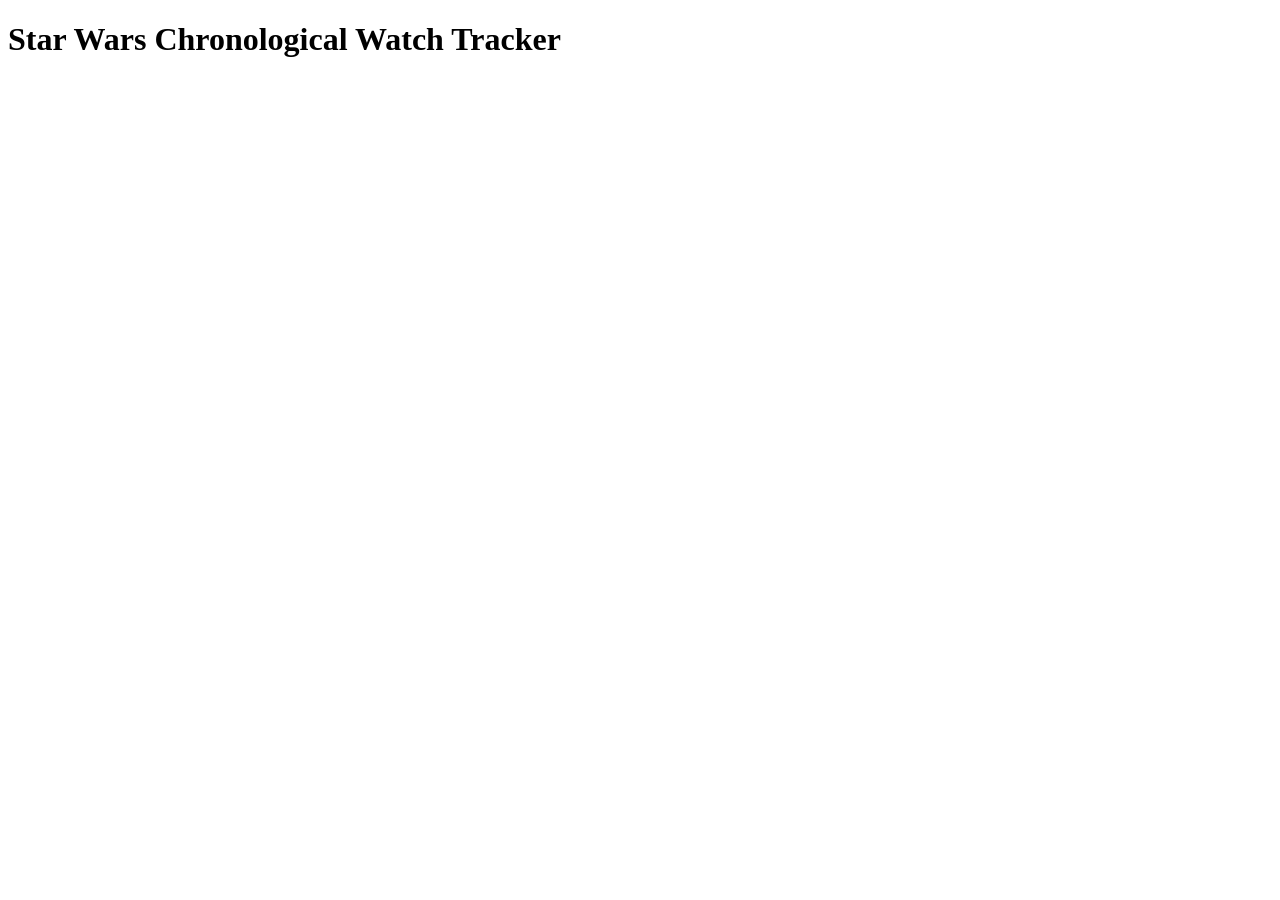
==== index.html @ 3d68259c "Create index.html" ====
<!DOCTYPE html>
<html lang="en">
<head>
  <meta charset="UTF-8">
  <title>Star Wars Watch Tracker</title>
  <link rel="stylesheet" href="style.css">
</head>
<body>

  <h1>Star Wars Chronological Watch Tracker</h1>

  <div id="list"></div>

  <script src="script.js"></script>
</body>
</html>
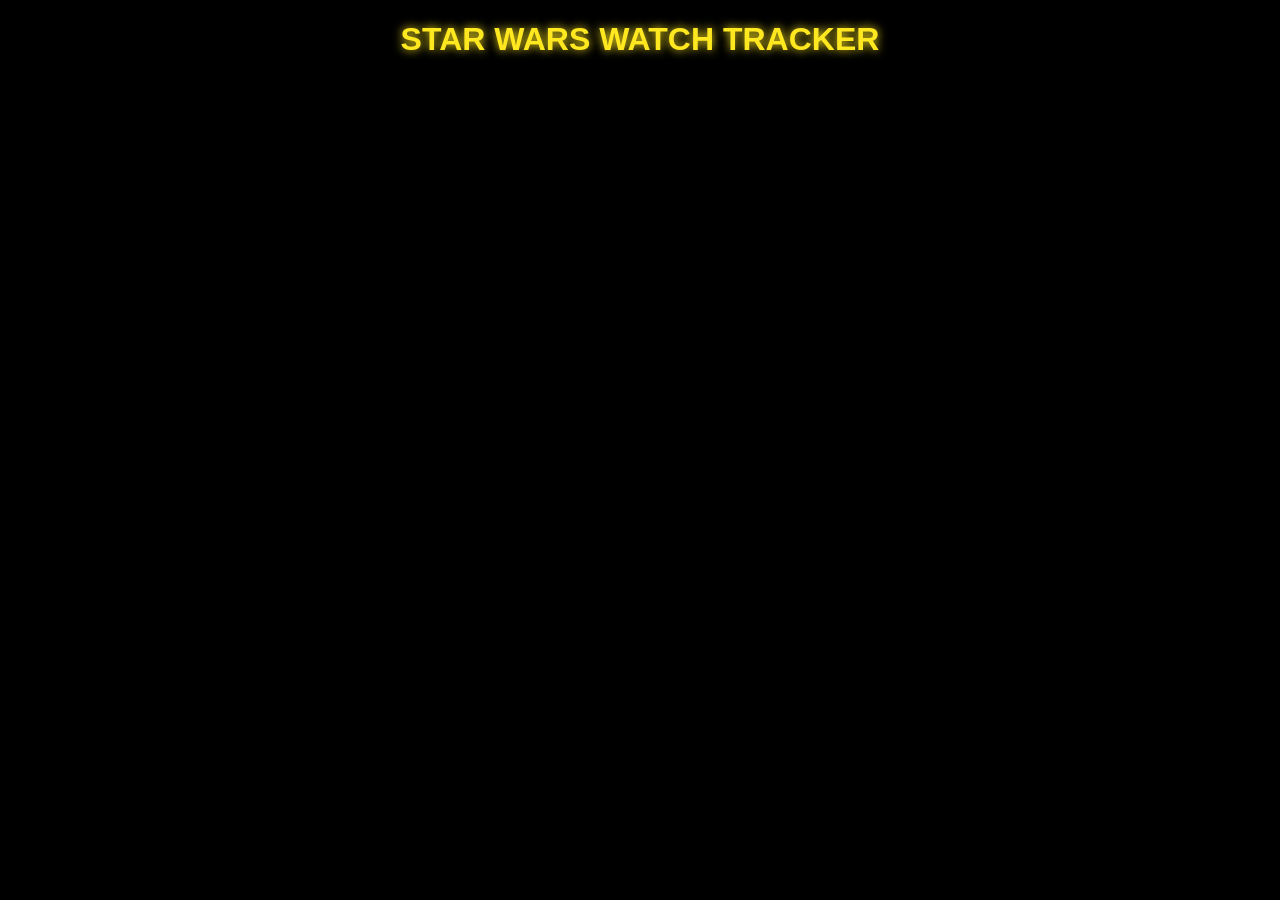
==== commit e5767c33: "Update index.html" ====
--- a/index.html
+++ b/index.html
@@ -2,14 +2,14 @@
 <html lang="en">
 <head>
   <meta charset="UTF-8">
-  <title>Star Wars Watch Tracker</title>
+  <title>Star Wars Tracker</title>
   <link rel="stylesheet" href="style.css">
 </head>
 <body>
 
-  <h1>Star Wars Chronological Watch Tracker</h1>
+  <h1>STAR WARS WATCH TRACKER</h1>
 
-  <div id="list"></div>
+  <div id="grid"></div>
 
   <script src="script.js"></script>
 </body>
--- a/style.css
+++ b/style.css
@@ -0,0 +1,22 @@
+body {
+  background: black;
+  color: #ffe81f;
+  font-family: 'Arial', sans-serif;
+  text-align: center;
+}
+
+h1 {
+  text-shadow: 0 0 10px #ffe81f;
+}
+
+.item {
+  margin: 10px;
+  padding: 10px;
+  border: 1px solid #ffe81f;
+  cursor: pointer;
+}
+
+.watched {
+  text-decoration: line-through;
+  color: gray;
+}
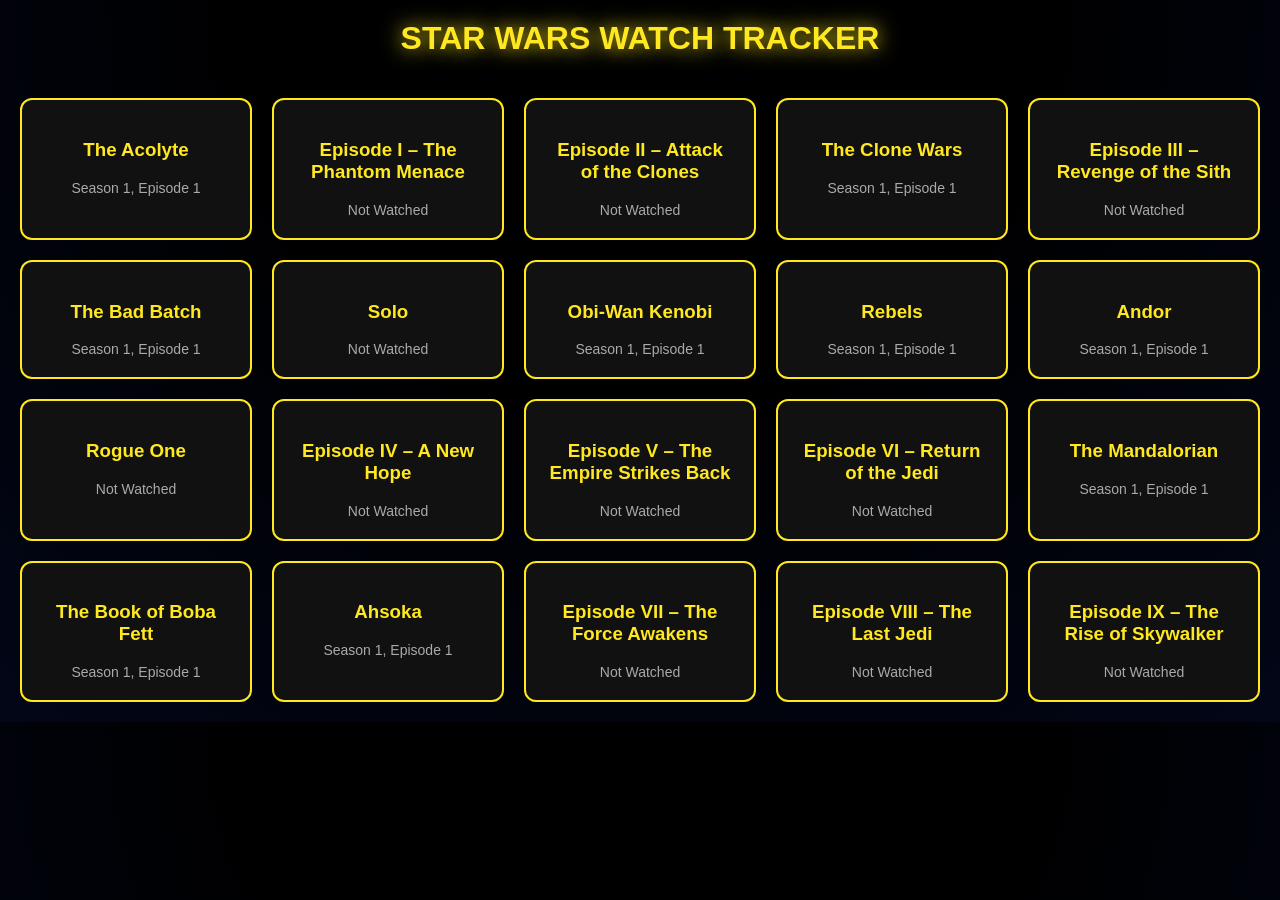
==== commit 6a6e6f42: "Update index.html" ====
--- a/index.html
+++ b/index.html
@@ -1,16 +1,19 @@
 <!DOCTYPE html>
-<html lang="en">
+<html>
 <head>
-  <meta charset="UTF-8">
   <title>Star Wars Tracker</title>
   <link rel="stylesheet" href="style.css">
 </head>
 <body>
 
-  <h1>STAR WARS WATCH TRACKER</h1>
+<h1>STAR WARS WATCH TRACKER</h1>
 
-  <div id="grid"></div>
+<div id="progressContainer">
+  <div id="progressBar"></div>
+</div>
 
-  <script src="script.js"></script>
+<div id="grid"></div>
+
+<script src="script.js"></script>
 </body>
 </html>
--- a/style.css
+++ b/style.css
@@ -1,22 +1,81 @@
 body {
-  background: black;
+  margin: 0;
+  background: radial-gradient(circle at top, #000 40%, #020617);
   color: #ffe81f;
-  font-family: 'Arial', sans-serif;
+  font-family: Arial, sans-serif;
   text-align: center;
+  overflow-x: hidden;
+}
+
+/* Star background */
+body::before {
+  content: "";
+  position: fixed;
+  width: 100%;
+  height: 100%;
+  background: url("https://www.transparenttextures.com/patterns/stardust.png");
+  animation: moveStars 60s linear infinite;
+  z-index: -1;
+}
+
+@keyframes moveStars {
+  from { background-position: 0 0; }
+  to { background-position: 1000px 1000px; }
 }
 
 h1 {
-  text-shadow: 0 0 10px #ffe81f;
+  margin-top: 20px;
+  text-shadow: 0 0 20px #ffe81f;
 }
 
-.item {
-  margin: 10px;
-  padding: 10px;
-  border: 1px solid #ffe81f;
-  cursor: pointer;
+/* GRID */
+#grid {
+  display: grid;
+  grid-template-columns: repeat(auto-fit, minmax(220px, 1fr));
+  gap: 20px;
+  padding: 20px;
 }
 
+/* CARD */
+.card {
+  background: #111;
+  border: 2px solid #ffe81f;
+  border-radius: 12px;
+  padding: 20px;
+  cursor: pointer;
+  transition: 0.3s;
+  position: relative;
+}
+
+.card:hover {
+  transform: scale(1.05);
+  box-shadow: 0 0 25px #ffe81f;
+}
+
+/* Lightsaber bar */
+.card::after {
+  content: "";
+  position: absolute;
+  bottom: 0;
+  left: 0;
+  height: 4px;
+  width: 0%;
+  background: linear-gradient(to right, red, blue);
+  transition: 0.3s;
+}
+
+.card:hover::after {
+  width: 100%;
+}
+
+/* Watched */
 .watched {
+  opacity: 0.4;
   text-decoration: line-through;
-  color: gray;
 }
+
+.progress {
+  margin-top: 10px;
+  font-size: 14px;
+  color: #aaa;
+}
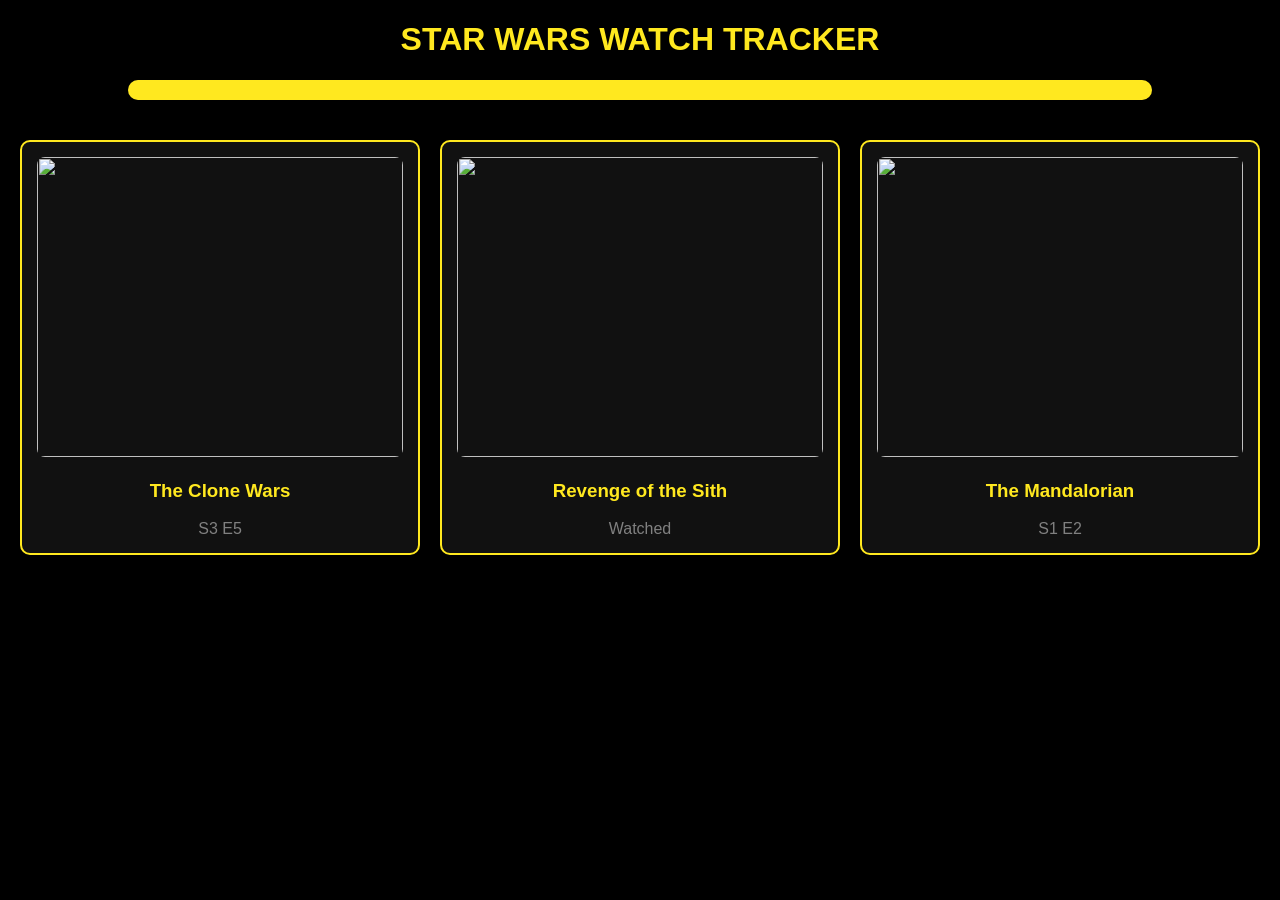
==== commit 8743deaa: "Update index.html" ====
--- a/index.html
+++ b/index.html
@@ -1,7 +1,7 @@
 <!DOCTYPE html>
 <html>
 <head>
-  <title>Star Wars Tracker</title>
+  <title>Star Wars Watch Tracker</title>
   <link rel="stylesheet" href="style.css">
 </head>
 <body>
--- a/style.css
+++ b/style.css
@@ -1,34 +1,28 @@
 body {
   margin: 0;
-  background: radial-gradient(circle at top, #000 40%, #020617);
+  background: black;
   color: #ffe81f;
-  font-family: Arial, sans-serif;
+  font-family: Arial;
   text-align: center;
-  overflow-x: hidden;
 }
 
-/* Star background */
-body::before {
-  content: "";
-  position: fixed;
-  width: 100%;
-  height: 100%;
-  background: url("https://www.transparenttextures.com/patterns/stardust.png");
-  animation: moveStars 60s linear infinite;
-  z-index: -1;
+/* Progress bar */
+#progressContainer {
+  width: 80%;
+  height: 20px;
+  background: #222;
+  margin: 20px auto;
+  border-radius: 10px;
 }
 
-@keyframes moveStars {
-  from { background-position: 0 0; }
-  to { background-position: 1000px 1000px; }
+#progressBar {
+  height: 100%;
+  width: 0%;
+  background: #ffe81f;
+  border-radius: 10px;
 }
 
-h1 {
-  margin-top: 20px;
-  text-shadow: 0 0 20px #ffe81f;
-}
-
-/* GRID */
+/* Grid */
 #grid {
   display: grid;
   grid-template-columns: repeat(auto-fit, minmax(220px, 1fr));
@@ -36,46 +30,26 @@
   padding: 20px;
 }
 
-/* CARD */
+/* Cards */
 .card {
   background: #111;
   border: 2px solid #ffe81f;
-  border-radius: 12px;
-  padding: 20px;
+  border-radius: 10px;
+  padding: 15px;
   cursor: pointer;
-  transition: 0.3s;
-  position: relative;
 }
 
 .card:hover {
-  transform: scale(1.05);
-  box-shadow: 0 0 25px #ffe81f;
+  box-shadow: 0 0 20px #ffe81f;
 }
 
-/* Lightsaber bar */
-.card::after {
-  content: "";
-  position: absolute;
-  bottom: 0;
-  left: 0;
-  height: 4px;
-  width: 0%;
-  background: linear-gradient(to right, red, blue);
-  transition: 0.3s;
-}
-
-.card:hover::after {
+.poster {
   width: 100%;
-}
-
-/* Watched */
-.watched {
-  opacity: 0.4;
-  text-decoration: line-through;
+  height: 300px;
+  object-fit: cover;
+  border-radius: 8px;
 }
 
 .progress {
-  margin-top: 10px;
-  font-size: 14px;
-  color: #aaa;
+  color: gray;
 }
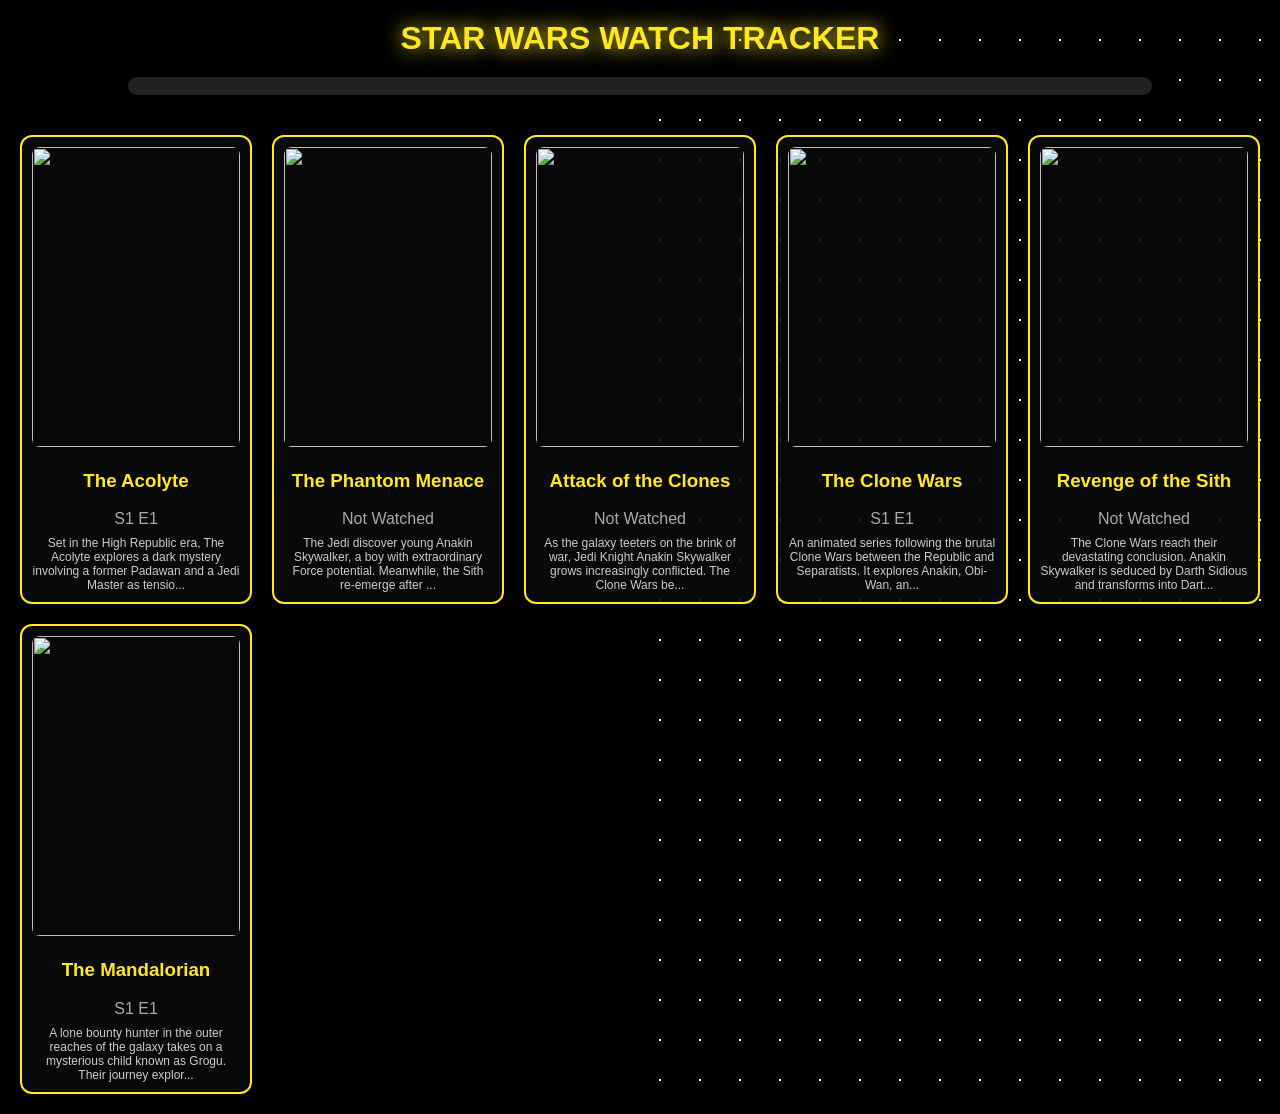
==== commit 78c7215d: "Update index.html" ====
--- a/index.html
+++ b/index.html
@@ -1,7 +1,7 @@
 <!DOCTYPE html>
 <html>
 <head>
-  <title>Star Wars Watch Tracker</title>
+  <title>Star Wars Tracker</title>
   <link rel="stylesheet" href="style.css">
 </head>
 <body>
--- a/style.css
+++ b/style.css
@@ -1,17 +1,41 @@
 body {
   margin: 0;
+  font-family: Arial, sans-serif;
   background: black;
   color: #ffe81f;
-  font-family: Arial;
   text-align: center;
+  overflow-x: hidden;
 }
 
-/* Progress bar */
+/* STAR BACKGROUND */
+body::before {
+  content: "";
+  position: fixed;
+  width: 200%;
+  height: 200%;
+  background: radial-gradient(white 1px, transparent 1px);
+  background-size: 40px 40px;
+  animation: moveStars 80s linear infinite;
+  z-index: -1;
+}
+
+@keyframes moveStars {
+  from { transform: translate(0,0); }
+  to { transform: translate(-500px,-500px); }
+}
+
+/* TITLE */
+h1 {
+  margin: 20px;
+  text-shadow: 0 0 20px #ffe81f;
+}
+
+/* PROGRESS BAR */
 #progressContainer {
   width: 80%;
-  height: 20px;
+  height: 18px;
+  margin: 20px auto;
   background: #222;
-  margin: 20px auto;
   border-radius: 10px;
 }
 
@@ -22,7 +46,7 @@
   border-radius: 10px;
 }
 
-/* Grid */
+/* GRID */
 #grid {
   display: grid;
   grid-template-columns: repeat(auto-fit, minmax(220px, 1fr));
@@ -30,19 +54,22 @@
   padding: 20px;
 }
 
-/* Cards */
+/* CARD */
 .card {
-  background: #111;
+  background: rgba(10,10,10,0.9);
   border: 2px solid #ffe81f;
-  border-radius: 10px;
-  padding: 15px;
+  border-radius: 12px;
+  padding: 10px;
   cursor: pointer;
+  transition: 0.3s;
 }
 
 .card:hover {
-  box-shadow: 0 0 20px #ffe81f;
+  transform: scale(1.05);
+  box-shadow: 0 0 25px #ffe81f;
 }
 
+/* POSTER */
 .poster {
   width: 100%;
   height: 300px;
@@ -50,6 +77,14 @@
   border-radius: 8px;
 }
 
+/* TEXT */
+.desc {
+  font-size: 12px;
+  color: #ccc;
+  margin-top: 8px;
+}
+
 .progress {
-  color: gray;
+  color: #aaa;
+  margin-top: 5px;
 }
